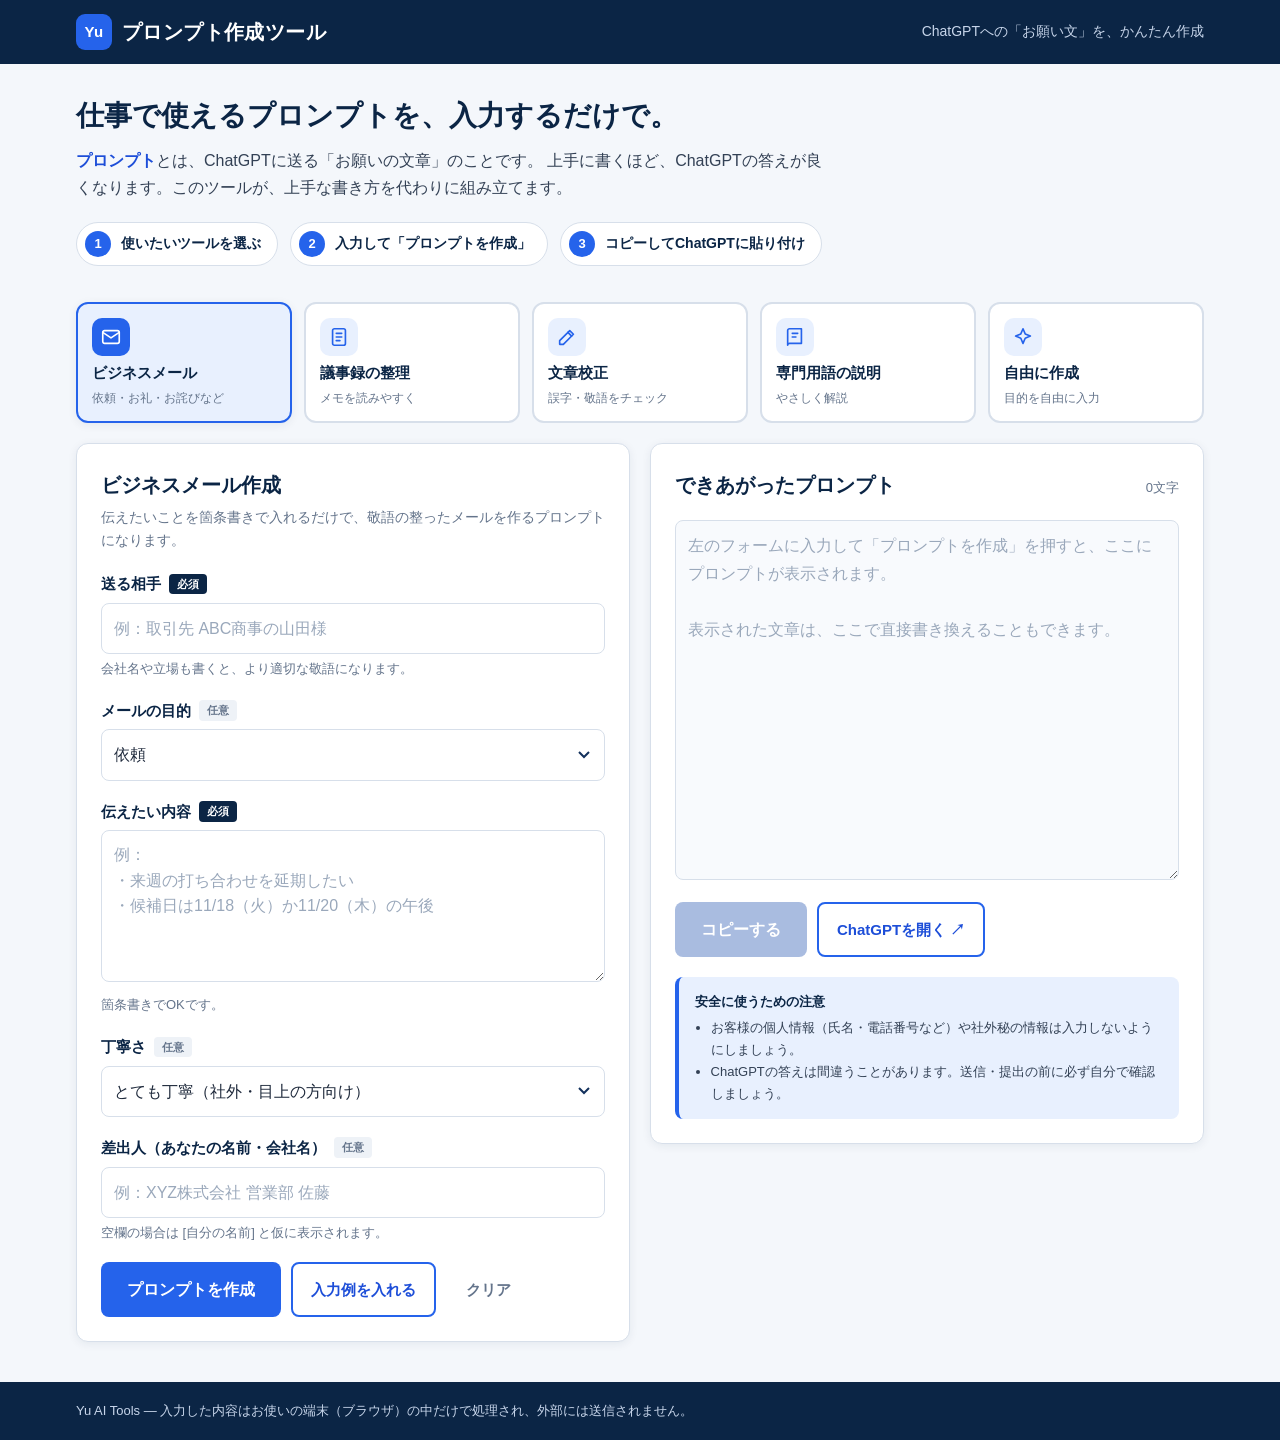
==== index.html @ 5c55fda3 "Initial commit" ====
<!DOCTYPE html>
<html lang="ja">
<head>
  <meta charset="UTF-8">
  <!-- スマートフォンでも画面幅に合わせて表示するための設定 -->
  <meta name="viewport" content="width=device-width, initial-scale=1">
  <title>Yu AI Tools | ChatGPTプロンプト作成ツール</title>
  <meta name="description" content="ChatGPTを仕事で使う初心者向け。フォームに入力するだけで、実用的なプロンプトが作れます。">
  <link rel="stylesheet" href="style.css">
</head>
<body>

  <!-- ===== ヘッダー（一番上の帯） ===== -->
  <header class="site-header">
    <div class="container header-inner">
      <div class="logo">
        <span class="logo-mark">Yu</span>
        <span class="logo-text">プロンプト作成ツール</span>
      </div>
      <p class="tagline">ChatGPTへの「お願い文」を、かんたん作成</p>
    </div>
  </header>

  <main class="container">

    <!-- ===== はじめての方への説明 ===== -->
    <section class="intro">
      <h1>仕事で使えるプロンプトを、<br class="sp-only">入力するだけで。</h1>
      <p class="intro-lead">
        <strong>プロンプト</strong>とは、ChatGPTに送る「お願いの文章」のことです。
        上手に書くほど、ChatGPTの答えが良くなります。このツールが、上手な書き方を代わりに組み立てます。
      </p>
      <ol class="steps">
        <li><span class="step-num">1</span><span>使いたいツールを選ぶ</span></li>
        <li><span class="step-num">2</span><span>入力して「プロンプトを作成」</span></li>
        <li><span class="step-num">3</span><span>コピーしてChatGPTに貼り付け</span></li>
      </ol>
    </section>

    <!-- ===== ツールの切り替えボタン（中身は script.js で作ります） ===== -->
    <nav class="tool-tabs" id="toolTabs" role="tablist" aria-label="ツールの種類"></nav>

    <div class="workspace">

      <!-- ===== 左側：入力フォーム ===== -->
      <section class="panel form-panel" aria-labelledby="toolTitle">
        <div class="panel-head">
          <h2 id="toolTitle">ツール名</h2>
          <p id="toolDesc" class="panel-desc"></p>
        </div>

        <form id="toolForm" novalidate>
          <div id="formFields"></div>
          <p class="form-error" id="formError" role="alert"></p>

          <div class="form-actions">
            <button type="submit" class="btn btn-primary btn-large">プロンプトを作成</button>
            <button type="button" class="btn btn-outline" id="sampleBtn">入力例を入れる</button>
            <button type="button" class="btn btn-ghost" id="clearBtn">クリア</button>
          </div>
        </form>
      </section>

      <!-- ===== 右側：できあがったプロンプト ===== -->
      <section class="panel output-panel" id="outputPanel" aria-labelledby="outputTitle">
        <div class="panel-head panel-head-row">
          <h2 id="outputTitle">できあがったプロンプト</h2>
          <span class="char-count" id="charCount">0文字</span>
        </div>

        <textarea id="output" class="output" spellcheck="false"
          placeholder="左のフォームに入力して「プロンプトを作成」を押すと、ここにプロンプトが表示されます。&#10;&#10;表示された文章は、ここで直接書き換えることもできます。"></textarea>

        <div class="output-actions">
          <button type="button" class="btn btn-primary btn-large" id="copyBtn" disabled>コピーする</button>
          <a class="btn btn-outline" href="https://chatgpt.com/" target="_blank" rel="noopener noreferrer">ChatGPTを開く ↗</a>
        </div>

        <div class="notice">
          <p class="notice-title">安全に使うための注意</p>
          <ul>
            <li>お客様の個人情報（氏名・電話番号など）や社外秘の情報は入力しないようにしましょう。</li>
            <li>ChatGPTの答えは間違うことがあります。送信・提出の前に必ず自分で確認しましょう。</li>
          </ul>
        </div>
      </section>

    </div>
  </main>

  <footer class="site-footer">
    <div class="container">
      <p>Yu AI Tools ― 入力した内容はお使いの端末（ブラウザ）の中だけで処理され、外部には送信されません。</p>
    </div>
  </footer>

  <!-- 「コピーしました」などのお知らせ表示 -->
  <div class="toast" id="toast" role="status" aria-live="polite"></div>

  <script src="script.js"></script>
</body>
</html>
---- style.css ----
/* ============================================================
   Yu AI Tools - style.css
   見た目（色・大きさ・配置）を決めるファイルです。
   ============================================================ */

/* ---- 色の設定：ここを変えると全体の色が変わります ---- */
:root {
  --navy: #0b2545;        /* ネイビー（メインの濃い色） */
  --navy-2: #13315c;
  --blue: #2563eb;        /* ブルー（ボタンなど） */
  --blue-dark: #1d4ed8;
  --blue-light: #e8f0fe;  /* 薄いブルー（背景） */
  --bg: #f4f7fb;          /* ページの背景 */
  --white: #ffffff;
  --text: #1e293b;        /* 文字の色 */
  --muted: #64748b;       /* 補足文字の色 */
  --border: #d7dfea;      /* 枠線の色 */
  --danger: #dc2626;
  --radius: 12px;
  --shadow: 0 2px 10px rgba(11, 37, 69, 0.07);
}

* { box-sizing: border-box; }

html { -webkit-text-size-adjust: 100%; }

body {
  margin: 0;
  background: var(--bg);
  color: var(--text);
  font-family: "Hiragino Kaku Gothic ProN", "Hiragino Sans", "Yu Gothic UI", "Meiryo", sans-serif;
  font-size: 16px;
  line-height: 1.7;
}

.container {
  width: 100%;
  max-width: 1160px;
  margin: 0 auto;
  padding: 0 16px;
}

.sp-only { display: none; }

/* ---- ヘッダー ---- */
.site-header {
  background: var(--navy);
  color: var(--white);
}
.header-inner {
  display: flex;
  align-items: center;
  justify-content: space-between;
  gap: 12px;
  min-height: 64px;
  flex-wrap: wrap;
}
.logo {
  display: flex;
  align-items: center;
  gap: 10px;
  font-weight: 700;
}
.logo-mark {
  display: grid;
  place-items: center;
  width: 36px;
  height: 36px;
  border-radius: 9px;
  background: var(--blue);
  font-size: 15px;
  letter-spacing: 0.02em;
}
.logo-text { font-size: 20px; letter-spacing: 0.02em; }
.tagline {
  margin: 0;
  font-size: 14px;
  color: #c7d5ea;
}

/* ---- はじめに ---- */
.intro { padding: 32px 0 8px; }
.intro h1 {
  margin: 0 0 12px;
  font-size: 28px;
  line-height: 1.4;
  color: var(--navy);
}
.intro-lead {
  margin: 0 0 20px;
  max-width: 760px;
  color: #334155;
}
.intro-lead strong { color: var(--blue-dark); }

.steps {
  list-style: none;
  margin: 0;
  padding: 0;
  display: flex;
  gap: 12px;
  flex-wrap: wrap;
}
.steps li {
  display: flex;
  align-items: center;
  gap: 10px;
  padding: 8px 16px 8px 8px;
  background: var(--white);
  border: 1px solid var(--border);
  border-radius: 999px;
  font-size: 14px;
  font-weight: 600;
  color: var(--navy);
}
.step-num {
  display: grid;
  place-items: center;
  width: 26px;
  height: 26px;
  border-radius: 50%;
  background: var(--blue);
  color: var(--white);
  font-size: 13px;
}

/* ---- ツール切り替えボタン ---- */
.tool-tabs {
  display: grid;
  grid-template-columns: repeat(5, 1fr);
  gap: 12px;
  margin: 28px 0 20px;
}
.tool-tab {
  display: flex;
  flex-direction: column;
  align-items: flex-start;
  gap: 6px;
  padding: 14px;
  background: var(--white);
  border: 2px solid var(--border);
  border-radius: var(--radius);
  color: var(--navy);
  font: inherit;
  text-align: left;
  cursor: pointer;
  transition: border-color 0.15s, box-shadow 0.15s, background 0.15s;
}
.tool-tab:hover { border-color: #9db7e6; }
.tool-tab:focus-visible { outline: 3px solid #93c5fd; outline-offset: 2px; }
.tool-tab[aria-selected="true"] {
  border-color: var(--blue);
  background: var(--blue-light);
  box-shadow: var(--shadow);
}
.tab-icon {
  display: grid;
  place-items: center;
  width: 38px;
  height: 38px;
  border-radius: 10px;
  background: var(--blue-light);
  color: var(--blue);
}
.tool-tab[aria-selected="true"] .tab-icon { background: var(--blue); color: var(--white); }
.tab-icon svg {
  width: 22px;
  height: 22px;
  fill: none;
  stroke: currentColor;
  stroke-width: 1.8;
  stroke-linecap: round;
  stroke-linejoin: round;
}
.tab-name { font-weight: 700; font-size: 15px; line-height: 1.4; }
.tab-sub { font-size: 12px; color: var(--muted); line-height: 1.5; }

/* ---- 作業エリア（左：入力／右：結果） ---- */
.workspace {
  display: grid;
  grid-template-columns: 1fr 1fr;
  gap: 20px;
  align-items: start;
  padding-bottom: 40px;
}
.panel {
  background: var(--white);
  border: 1px solid var(--border);
  border-radius: var(--radius);
  box-shadow: var(--shadow);
  padding: 24px;
  min-width: 0;
}
.output-panel {
  position: sticky;
  top: 16px;
}
.panel-head { margin-bottom: 18px; }
.panel-head h2 {
  margin: 0;
  font-size: 20px;
  color: var(--navy);
}
.panel-desc { margin: 4px 0 0; font-size: 14px; color: var(--muted); }
.panel-head-row {
  display: flex;
  justify-content: space-between;
  align-items: baseline;
  gap: 8px;
}
.char-count { font-size: 13px; color: var(--muted); white-space: nowrap; }

/* ---- 入力欄 ---- */
.field { margin-bottom: 18px; border: 0; padding: 0; min-width: 0; }
.field-label {
  display: flex;
  align-items: center;
  gap: 8px;
  margin-bottom: 6px;
  padding: 0;
  font-weight: 700;
  font-size: 15px;
  color: var(--navy);
}
.badge {
  display: inline-block;
  padding: 1px 8px;
  border-radius: 4px;
  font-size: 11px;
  font-weight: 700;
  line-height: 1.7;
}
.badge.req { background: var(--navy); color: var(--white); }
.badge.opt { background: #eef2f7; color: var(--muted); }

.field-help {
  margin: 4px 0 0;
  font-size: 13px;
  color: var(--muted);
}

input[type="text"],
select,
textarea {
  width: 100%;
  padding: 11px 12px;
  border: 1px solid var(--border);
  border-radius: 8px;
  background: var(--white);
  color: var(--text);
  font: inherit;
  font-size: 16px; /* 16px未満だとiPhoneで画面が拡大されてしまうため */
  transition: border-color 0.15s, box-shadow 0.15s;
}
textarea { resize: vertical; line-height: 1.6; }
select {
  appearance: none;
  -webkit-appearance: none;
  padding-right: 36px;
  background-image: url("data:image/svg+xml,%3Csvg xmlns='http://www.w3.org/2000/svg' width='12' height='8' viewBox='0 0 12 8'%3E%3Cpath d='M1 1l5 5 5-5' fill='none' stroke='%2313315c' stroke-width='2'/%3E%3C/svg%3E");
  background-repeat: no-repeat;
  background-position: right 14px center;
  cursor: pointer;
}
input[type="text"]:focus,
select:focus,
textarea:focus {
  outline: none;
  border-color: var(--blue);
  box-shadow: 0 0 0 3px rgba(37, 99, 235, 0.18);
}
::placeholder { color: #9aa8bb; }

.field.invalid input,
.field.invalid textarea {
  border-color: var(--danger);
  background: #fff7f7;
}

/* チェックボックス */
.check-list { display: grid; gap: 8px; }
.check-item {
  display: flex;
  align-items: center;
  gap: 10px;
  padding: 10px 12px;
  border: 1px solid var(--border);
  border-radius: 8px;
  cursor: pointer;
  font-size: 15px;
}
.check-item:hover { background: #f8fafd; }
.check-item input {
  width: 18px;
  height: 18px;
  margin: 0;
  flex-shrink: 0;
  accent-color: var(--blue);
}

.form-error {
  min-height: 0;
  margin: 0;
  color: var(--danger);
  font-weight: 600;
  font-size: 14px;
}
.form-error:not(:empty) { margin-bottom: 12px; }

/* ---- ボタン ---- */
.btn {
  display: inline-flex;
  align-items: center;
  justify-content: center;
  gap: 6px;
  min-height: 44px; /* 指で押しやすい高さ */
  padding: 10px 18px;
  border: 2px solid transparent;
  border-radius: 8px;
  font: inherit;
  font-size: 15px;
  font-weight: 700;
  text-decoration: none;
  cursor: pointer;
  transition: background 0.15s, border-color 0.15s, color 0.15s, transform 0.05s;
}
.btn:active { transform: translateY(1px); }
.btn:focus-visible { outline: 3px solid #93c5fd; outline-offset: 2px; }
.btn-large { min-height: 50px; padding: 12px 24px; font-size: 16px; }

.btn-primary { background: var(--blue); color: var(--white); }
.btn-primary:hover { background: var(--blue-dark); }
.btn-primary:disabled { background: #a9bce0; cursor: not-allowed; transform: none; }

.btn-outline { background: var(--white); color: var(--blue-dark); border-color: var(--blue); }
.btn-outline:hover { background: var(--blue-light); }

.btn-ghost { background: transparent; color: var(--muted); }
.btn-ghost:hover { background: #eef2f7; color: var(--navy); }

.form-actions,
.output-actions {
  display: flex;
  flex-wrap: wrap;
  gap: 10px;
  margin-top: 8px;
}

/* ---- 結果欄 ---- */
.output {
  min-height: 360px;
  background: #f8fafd;
  font-size: 16px; /* 16px未満だとiPhoneでタップ時に画面が拡大されるため */
  line-height: 1.75;
}
.output.flash { animation: flash 0.8s ease-out; }
@keyframes flash {
  from { box-shadow: 0 0 0 4px rgba(37, 99, 235, 0.35); }
  to   { box-shadow: 0 0 0 0 rgba(37, 99, 235, 0); }
}
.output-actions { margin-top: 14px; }

.notice {
  margin-top: 20px;
  padding: 14px 16px;
  background: var(--blue-light);
  border-left: 4px solid var(--blue);
  border-radius: 8px;
  font-size: 13px;
  color: #334155;
}
.notice-title { margin: 0 0 4px; font-weight: 700; color: var(--navy); }
.notice ul { margin: 0; padding-left: 1.2em; }

/* ---- フッター ---- */
.site-footer {
  background: var(--navy);
  color: #c7d5ea;
  font-size: 13px;
  padding: 18px 0;
}
.site-footer p { margin: 0; }

/* ---- お知らせ（トースト） ---- */
.toast {
  position: fixed;
  left: 50%;
  bottom: 24px;
  transform: translate(-50%, 20px);
  max-width: calc(100% - 32px);
  padding: 12px 20px;
  background: var(--navy);
  color: var(--white);
  border-radius: 999px;
  box-shadow: 0 6px 20px rgba(11, 37, 69, 0.3);
  font-size: 14px;
  font-weight: 600;
  opacity: 0;
  pointer-events: none;
  transition: opacity 0.2s, transform 0.2s;
  z-index: 100;
}
.toast.show { opacity: 1; transform: translate(-50%, 0); }

/* ============================================================
   画面サイズごとの調整（レスポンシブ対応）
   ============================================================ */

/* タブレット・小さめのパソコン */
@media (max-width: 960px) {
  .tool-tabs { grid-template-columns: repeat(3, 1fr); }
  .workspace { grid-template-columns: 1fr; }
  .output-panel { position: static; }
}

/* スマートフォン */
@media (max-width: 600px) {
  .sp-only { display: inline; }
  .tagline { display: none; }
  .intro { padding-top: 22px; }
  .intro h1 { font-size: 22px; }
  .steps { flex-direction: column; gap: 8px; }
  .steps li { border-radius: 10px; }

  .tool-tabs { grid-template-columns: repeat(2, 1fr); gap: 8px; margin: 20px 0 16px; }
  .tool-tab { padding: 12px; }
  .tool-tab:last-child { grid-column: 1 / -1; }
  .tab-sub { display: none; }

  .panel { padding: 18px 16px; }
  .form-actions .btn,
  .output-actions .btn { flex: 1 1 100%; }
  .output { min-height: 280px; }
}
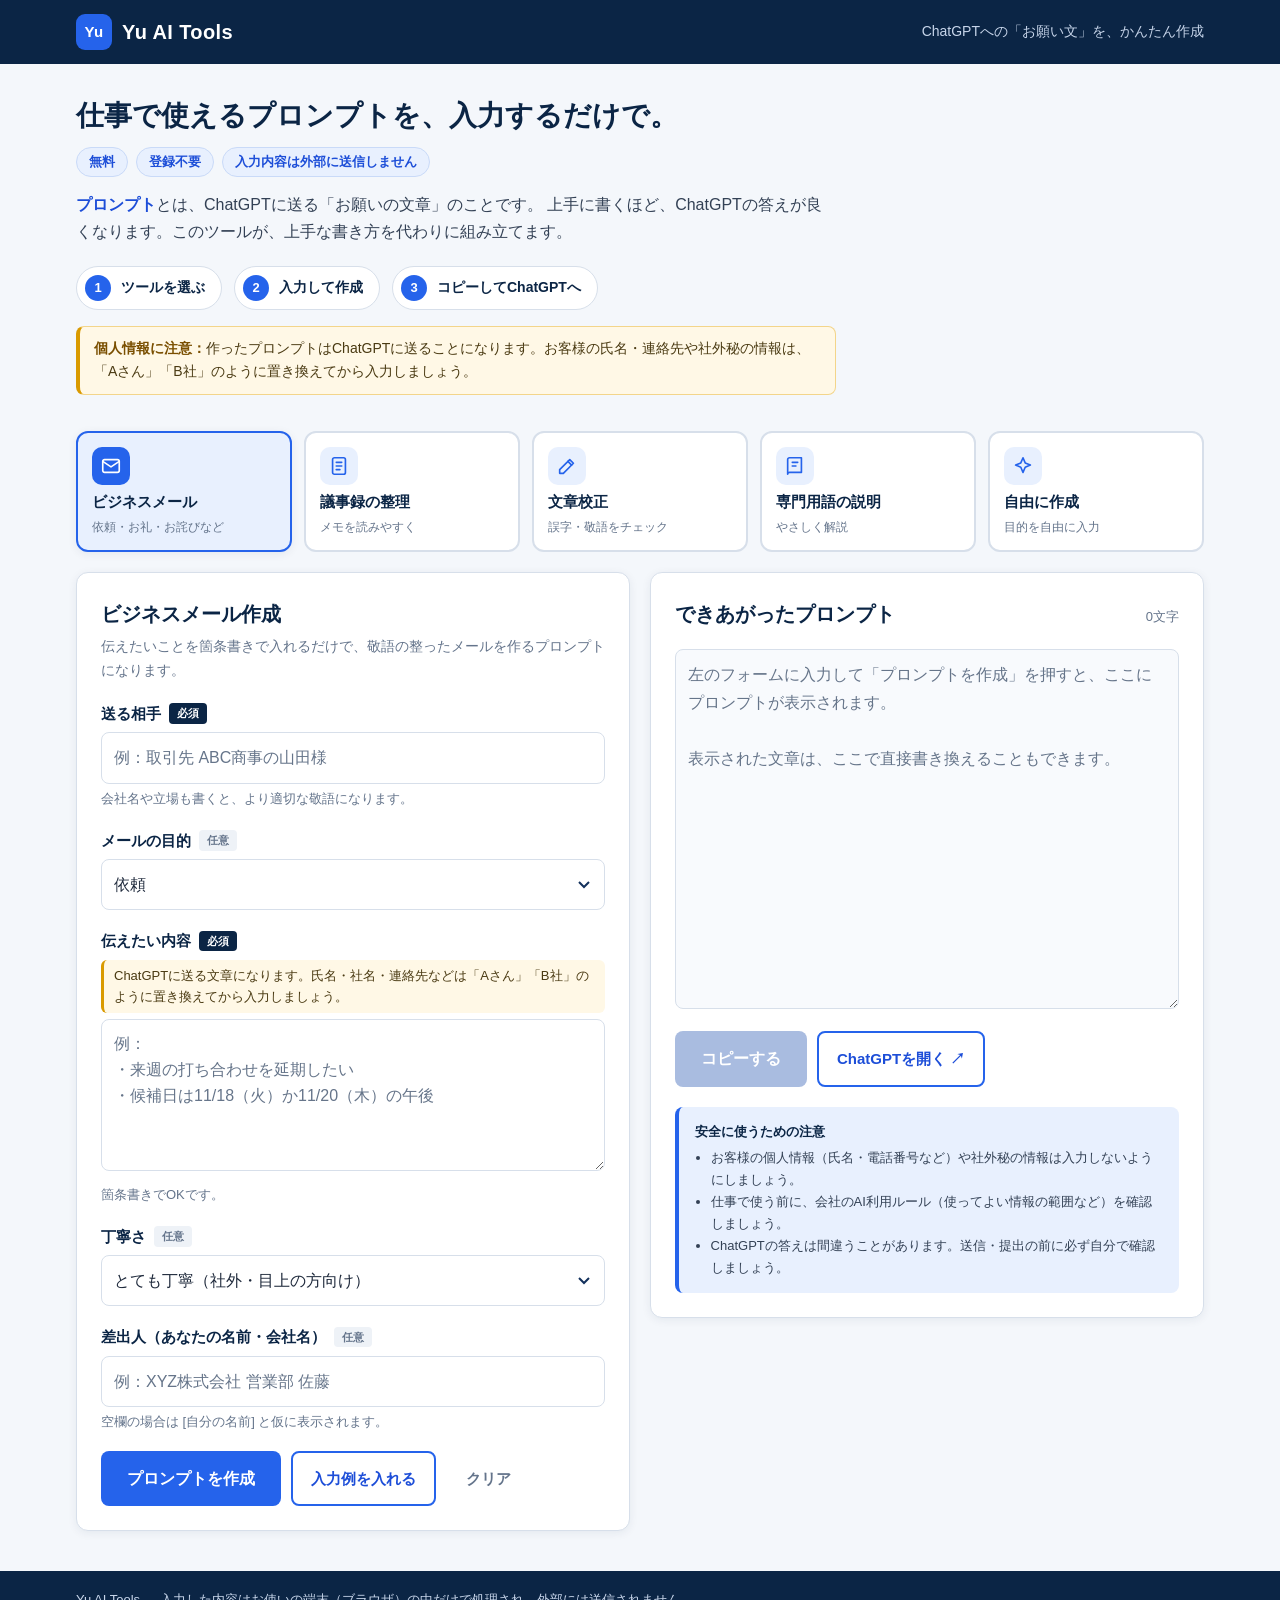
==== commit 2659e7bd: "個人情報の注意・OGP・スマホ表示を改善" ====
--- a/index.html
+++ b/index.html
@@ -6,6 +6,23 @@
   <meta name="viewport" content="width=device-width, initial-scale=1">
   <title>Yu AI Tools | ChatGPTプロンプト作成ツール</title>
   <meta name="description" content="ChatGPTを仕事で使う初心者向け。フォームに入力するだけで、実用的なプロンプトが作れます。">
+  <!-- 検索エンジンに「このページの正式なURLはこれ」と伝える設定 -->
+  <link rel="canonical" href="https://yu-ai-lab-web.github.io/yu-ai-tools/">
+  <meta name="theme-color" content="#0b2545">
+
+  <!-- note・X・LINEなどにURLを貼ったときのカード表示（OGP） -->
+  <meta property="og:type" content="website">
+  <meta property="og:site_name" content="Yu AI Tools">
+  <meta property="og:title" content="Yu AI Tools | ChatGPTプロンプト作成ツール">
+  <meta property="og:description" content="ChatGPTを仕事で使う初心者向け。フォームに入力するだけで、メール・議事録・文章校正などのプロンプトが作れます。無料・登録不要。">
+  <meta property="og:url" content="https://yu-ai-lab-web.github.io/yu-ai-tools/">
+  <meta property="og:image" content="https://yu-ai-lab-web.github.io/yu-ai-tools/ogp.png">
+  <meta property="og:image:width" content="1200">
+  <meta property="og:image:height" content="630">
+  <meta property="og:image:alt" content="Yu AI Tools ― ChatGPTのプロンプトを、入力するだけで作成">
+  <meta property="og:locale" content="ja_JP">
+  <meta name="twitter:card" content="summary_large_image">
+
   <link rel="stylesheet" href="style.css">
 </head>
 <body>
@@ -15,7 +32,7 @@
     <div class="container header-inner">
       <div class="logo">
         <span class="logo-mark">Yu</span>
-        <span class="logo-text">プロンプト作成ツール</span>
+        <span class="logo-text">Yu AI Tools</span>
       </div>
       <p class="tagline">ChatGPTへの「お願い文」を、かんたん作成</p>
     </div>
@@ -26,15 +43,23 @@
     <!-- ===== はじめての方への説明 ===== -->
     <section class="intro">
       <h1>仕事で使えるプロンプトを、<br class="sp-only">入力するだけで。</h1>
+      <ul class="badges" aria-label="このツールの特徴">
+        <li>無料</li>
+        <li>登録不要</li>
+        <li>入力内容は外部に送信しません</li>
+      </ul>
       <p class="intro-lead">
         <strong>プロンプト</strong>とは、ChatGPTに送る「お願いの文章」のことです。
         上手に書くほど、ChatGPTの答えが良くなります。このツールが、上手な書き方を代わりに組み立てます。
       </p>
       <ol class="steps">
-        <li><span class="step-num">1</span><span>使いたいツールを選ぶ</span></li>
-        <li><span class="step-num">2</span><span>入力して「プロンプトを作成」</span></li>
-        <li><span class="step-num">3</span><span>コピーしてChatGPTに貼り付け</span></li>
+        <li><span class="step-num">1</span><span>ツールを選ぶ</span></li>
+        <li><span class="step-num">2</span><span>入力して作成</span></li>
+        <li><span class="step-num">3</span><span>コピーしてChatGPTへ</span></li>
       </ol>
+      <p class="intro-privacy">
+        <strong>個人情報に注意：</strong>作ったプロンプトはChatGPTに送ることになります。お客様の氏名・連絡先や社外秘の情報は、「Aさん」「B社」のように置き換えてから入力しましょう。
+      </p>
     </section>
 
     <!-- ===== ツールの切り替えボタン（中身は script.js で作ります） ===== -->
@@ -43,7 +68,7 @@
     <div class="workspace">
 
       <!-- ===== 左側：入力フォーム ===== -->
-      <section class="panel form-panel" aria-labelledby="toolTitle">
+      <section class="panel form-panel" id="formPanel" aria-labelledby="toolTitle">
         <div class="panel-head">
           <h2 id="toolTitle">ツール名</h2>
           <p id="toolDesc" class="panel-desc"></p>
@@ -68,7 +93,7 @@
           <span class="char-count" id="charCount">0文字</span>
         </div>
 
-        <textarea id="output" class="output" spellcheck="false"
+        <textarea id="output" class="output" spellcheck="false" aria-labelledby="outputTitle"
           placeholder="左のフォームに入力して「プロンプトを作成」を押すと、ここにプロンプトが表示されます。&#10;&#10;表示された文章は、ここで直接書き換えることもできます。"></textarea>
 
         <div class="output-actions">
@@ -80,6 +105,7 @@
           <p class="notice-title">安全に使うための注意</p>
           <ul>
             <li>お客様の個人情報（氏名・電話番号など）や社外秘の情報は入力しないようにしましょう。</li>
+            <li>仕事で使う前に、会社のAI利用ルール（使ってよい情報の範囲など）を確認しましょう。</li>
             <li>ChatGPTの答えは間違うことがあります。送信・提出の前に必ず自分で確認しましょう。</li>
           </ul>
         </div>
--- a/style.css
+++ b/style.css
@@ -93,6 +93,39 @@
 }
 .intro-lead strong { color: var(--blue-dark); }
 
+/* 「無料」「登録不要」などの特徴バッジ */
+.badges {
+  list-style: none;
+  margin: 0 0 14px;
+  padding: 0;
+  display: flex;
+  flex-wrap: wrap;
+  gap: 8px;
+}
+.badges li {
+  padding: 3px 12px;
+  border-radius: 999px;
+  background: var(--blue-light);
+  color: var(--blue-dark);
+  font-size: 13px;
+  font-weight: 700;
+  border: 1px solid #c9daf8;
+}
+
+/* 冒頭の個人情報の注意 */
+.intro-privacy {
+  margin: 16px 0 0;
+  max-width: 760px;
+  padding: 10px 14px;
+  background: #fff8e6;
+  border: 1px solid #f3d58a;
+  border-left: 4px solid #d99a00;
+  border-radius: 8px;
+  font-size: 14px;
+  color: #4a3a12;
+}
+.intro-privacy strong { color: #7a4f00; }
+
 .steps {
   list-style: none;
   margin: 0;
@@ -269,7 +302,20 @@
   border-color: var(--blue);
   box-shadow: 0 0 0 3px rgba(37, 99, 235, 0.18);
 }
-::placeholder { color: #9aa8bb; }
+/* 入力例の文字：背景とのコントラスト比 4.5 以上（読みやすさの目安）を確保 */
+::placeholder { color: #66758a; opacity: 1; }
+
+/* 長い文章の入力欄の上に出す、個人情報の注意 */
+.field-privacy {
+  margin: 0 0 6px;
+  padding: 6px 10px;
+  background: #fff8e6;
+  border-left: 3px solid #d99a00;
+  border-radius: 6px;
+  font-size: 13px;
+  line-height: 1.6;
+  color: #4a3a12;
+}
 
 .field.invalid input,
 .field.invalid textarea {
@@ -419,12 +465,28 @@
   .tagline { display: none; }
   .intro { padding-top: 22px; }
   .intro h1 { font-size: 22px; }
-  .steps { flex-direction: column; gap: 8px; }
-  .steps li { border-radius: 10px; }
-
-  .tool-tabs { grid-template-columns: repeat(2, 1fr); gap: 8px; margin: 20px 0 16px; }
-  .tool-tab { padding: 12px; }
+  .intro-lead { font-size: 15px; margin-bottom: 14px; }
+  .intro-privacy { font-size: 13px; }
+
+  /* 3つの手順は横に並べて、縦の長さを短くする */
+  .steps { display: grid; grid-template-columns: repeat(3, 1fr); gap: 6px; }
+  .steps li {
+    flex-direction: column;
+    gap: 4px;
+    padding: 8px 6px;
+    border-radius: 10px;
+    font-size: 12px;
+    line-height: 1.4;
+    text-align: center;
+  }
+
+  /* ツールボタンは横長のコンパクトな形にして、入力欄を早く見せる */
+  .tool-tabs { grid-template-columns: repeat(2, 1fr); gap: 8px; margin: 18px 0 14px; }
+  .tool-tab { flex-direction: row; align-items: center; gap: 8px; padding: 10px; }
   .tool-tab:last-child { grid-column: 1 / -1; }
+  .tab-icon { width: 32px; height: 32px; flex-shrink: 0; }
+  .tab-icon svg { width: 18px; height: 18px; }
+  .tab-name { font-size: 14px; }
   .tab-sub { display: none; }
 
   .panel { padding: 18px 16px; }
@@ -432,3 +494,12 @@
   .output-actions .btn { flex: 1 1 100%; }
   .output { min-height: 280px; }
 }
+
+/* 「視覚効果を減らす」設定の人には、アニメーションを止める */
+@media (prefers-reduced-motion: reduce) {
+  *, *::before, *::after {
+    animation: none !important;
+    transition: none !important;
+    scroll-behavior: auto !important;
+  }
+}
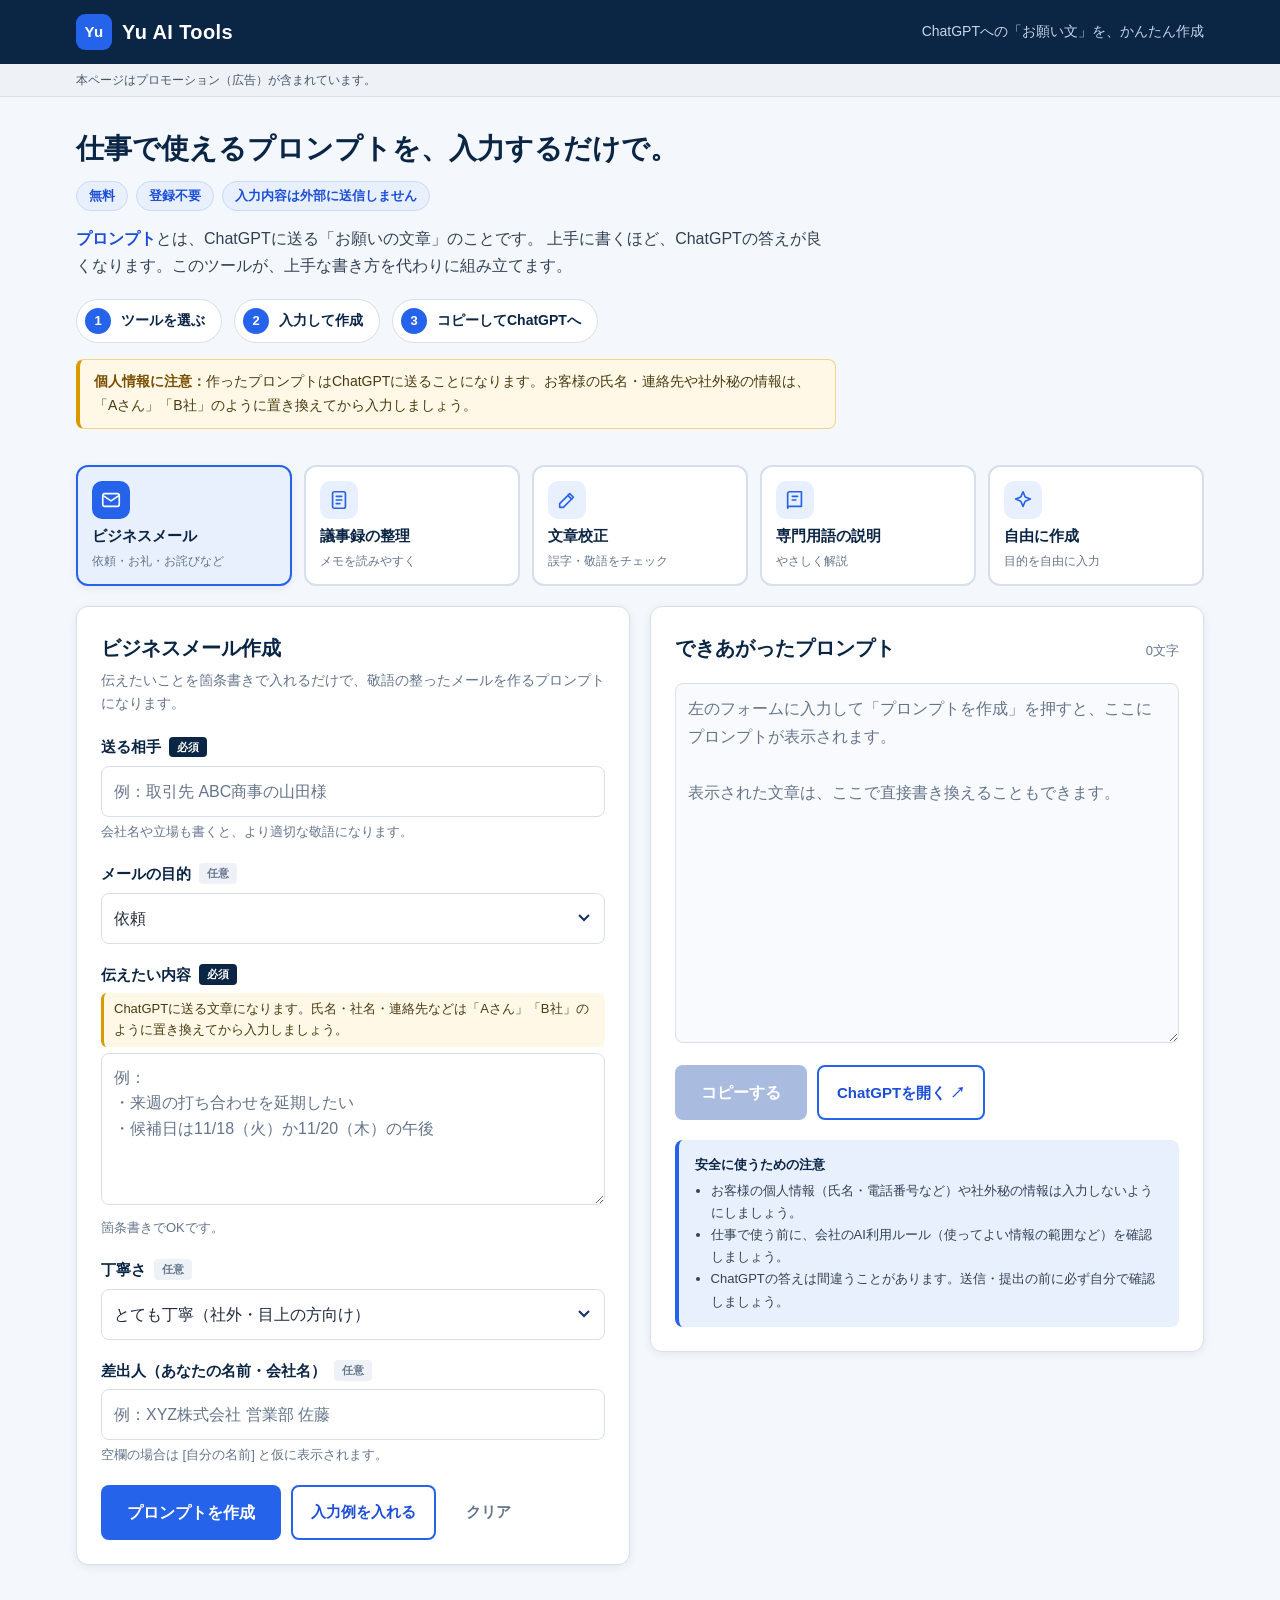
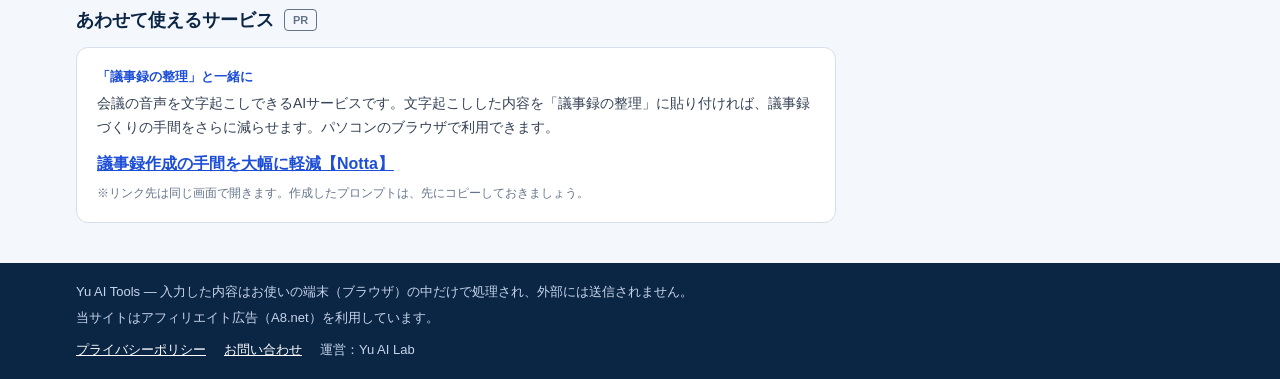
==== commit a793b826: "PR表記・紹介枠・プライバシーポリシーを追加" ====
--- a/index.html
+++ b/index.html
@@ -37,6 +37,9 @@
       <p class="tagline">ChatGPTへの「お願い文」を、かんたん作成</p>
     </div>
   </header>
+
+  <!-- ===== 広告表記（ステマ規制対応：最初に目に入る位置に表示） ===== -->
+  <p class="pr-notice"><span class="container">本ページはプロモーション（広告）が含まれています。</span></p>
 
   <main class="container">
 
@@ -112,11 +115,35 @@
       </section>
 
     </div>
+
+    <!-- ===== おすすめサービス（広告）=====
+         A8.net の広告コードは改変禁止のため、<p class="recommend-link"> の中は一字も変えないこと -->
+    <section class="recommend" aria-labelledby="recommendTitle">
+      <div class="recommend-head">
+        <h2 id="recommendTitle">あわせて使えるサービス</h2>
+        <span class="pr-label">PR</span>
+      </div>
+      <div class="recommend-card">
+        <p class="recommend-for">「議事録の整理」と一緒に</p>
+        <p class="recommend-desc">
+          会議の音声を文字起こしできるAIサービスです。文字起こしした内容を「議事録の整理」に貼り付ければ、議事録づくりの手間をさらに減らせます。パソコンのブラウザで利用できます。
+        </p>
+        <p class="recommend-link"><a href="https://px.a8.net/svt/ejp?a8mat=4BGNCH+MMHRM+5988+5YJRM" rel="nofollow">議事録作成の手間を大幅に軽減【Notta】</a>
+<img border="0" width="1" height="1" src="https://www15.a8.net/0.gif?a8mat=4BGNCH+MMHRM+5988+5YJRM" alt=""></p>
+        <p class="recommend-note">※リンク先は同じ画面で開きます。作成したプロンプトは、先にコピーしておきましょう。</p>
+      </div>
+    </section>
   </main>
 
   <footer class="site-footer">
     <div class="container">
       <p>Yu AI Tools ― 入力した内容はお使いの端末（ブラウザ）の中だけで処理され、外部には送信されません。</p>
+      <p>当サイトはアフィリエイト広告（A8.net）を利用しています。</p>
+      <ul class="footer-links">
+        <li><a href="privacy.html">プライバシーポリシー</a></li>
+        <li><a href="https://forms.gle/BmzMnRPeL4YhMHuV7" target="_blank" rel="noopener noreferrer">お問い合わせ</a></li>
+        <li>運営：Yu AI Lab</li>
+      </ul>
     </div>
   </footer>
 
--- a/style.css
+++ b/style.css
@@ -418,6 +418,48 @@
 .notice-title { margin: 0 0 4px; font-weight: 700; color: var(--navy); }
 .notice ul { margin: 0; padding-left: 1.2em; }
 
+/* ---- 広告表記（ページ上部） ---- */
+.pr-notice {
+  margin: 0;
+  padding: 6px 0;
+  background: #eef2f7;
+  border-bottom: 1px solid var(--border);
+  font-size: 12px;
+  color: #475569;
+}
+.pr-notice .container { display: block; }
+
+/* ---- おすすめサービス（広告） ---- */
+.recommend { padding-bottom: 40px; }
+.recommend-head {
+  display: flex;
+  align-items: center;
+  gap: 10px;
+  margin-bottom: 12px;
+}
+.recommend-head h2 { margin: 0; font-size: 18px; color: var(--navy); }
+.pr-label {
+  padding: 1px 8px;
+  border-radius: 4px;
+  border: 1px solid var(--muted);
+  font-size: 11px;
+  font-weight: 700;
+  color: var(--muted);
+  line-height: 1.7;
+}
+.recommend-card {
+  max-width: 760px;
+  padding: 18px 20px;
+  background: var(--white);
+  border: 1px solid var(--border);
+  border-radius: var(--radius);
+}
+.recommend-for { margin: 0 0 4px; font-size: 13px; font-weight: 700; color: var(--blue-dark); }
+.recommend-desc { margin: 0 0 10px; font-size: 14px; color: #334155; }
+.recommend-link { margin: 0 0 6px; font-weight: 700; }
+.recommend-link a { color: var(--blue-dark); overflow-wrap: anywhere; }
+.recommend-note { margin: 0; font-size: 12px; color: var(--muted); }
+
 /* ---- フッター ---- */
 .site-footer {
   background: var(--navy);
@@ -426,6 +468,27 @@
   padding: 18px 0;
 }
 .site-footer p { margin: 0; }
+.site-footer p + p { margin-top: 4px; }
+.footer-links {
+  list-style: none;
+  margin: 10px 0 0;
+  padding: 0;
+  display: flex;
+  flex-wrap: wrap;
+  gap: 4px 18px;
+}
+.footer-links a { color: var(--white); }
+
+/* ---- プライバシーポリシーページ ---- */
+.doc { max-width: 760px; padding: 32px 0 48px; }
+.doc h1 { margin: 0 0 16px; font-size: 26px; color: var(--navy); }
+.doc h2 { margin: 28px 0 8px; font-size: 18px; color: var(--navy); }
+.doc p, .doc li { font-size: 15px; }
+.doc a { color: var(--blue-dark); overflow-wrap: anywhere; }
+.doc-table { width: 100%; border-collapse: collapse; font-size: 14px; background: var(--white); }
+.doc-table th, .doc-table td { border: 1px solid var(--border); padding: 8px 10px; text-align: left; vertical-align: top; }
+.doc-table th { background: #eef2f7; color: var(--navy); white-space: nowrap; }
+.doc-back { margin-top: 32px; }
 
 /* ---- お知らせ（トースト） ---- */
 .toast {
@@ -493,6 +556,14 @@
   .form-actions .btn,
   .output-actions .btn { flex: 1 1 100%; }
   .output { min-height: 280px; }
+
+  .recommend-card { padding: 16px; }
+  .doc { padding-top: 22px; }
+  .doc h1 { font-size: 22px; }
+  /* 表は縦並びにして、横にはみ出さないようにする */
+  .doc-table, .doc-table tbody, .doc-table tr, .doc-table th, .doc-table td { display: block; width: 100%; }
+  .doc-table tr { margin-bottom: 8px; }
+  .doc-table th { white-space: normal; }
 }
 
 /* 「視覚効果を減らす」設定の人には、アニメーションを止める */
